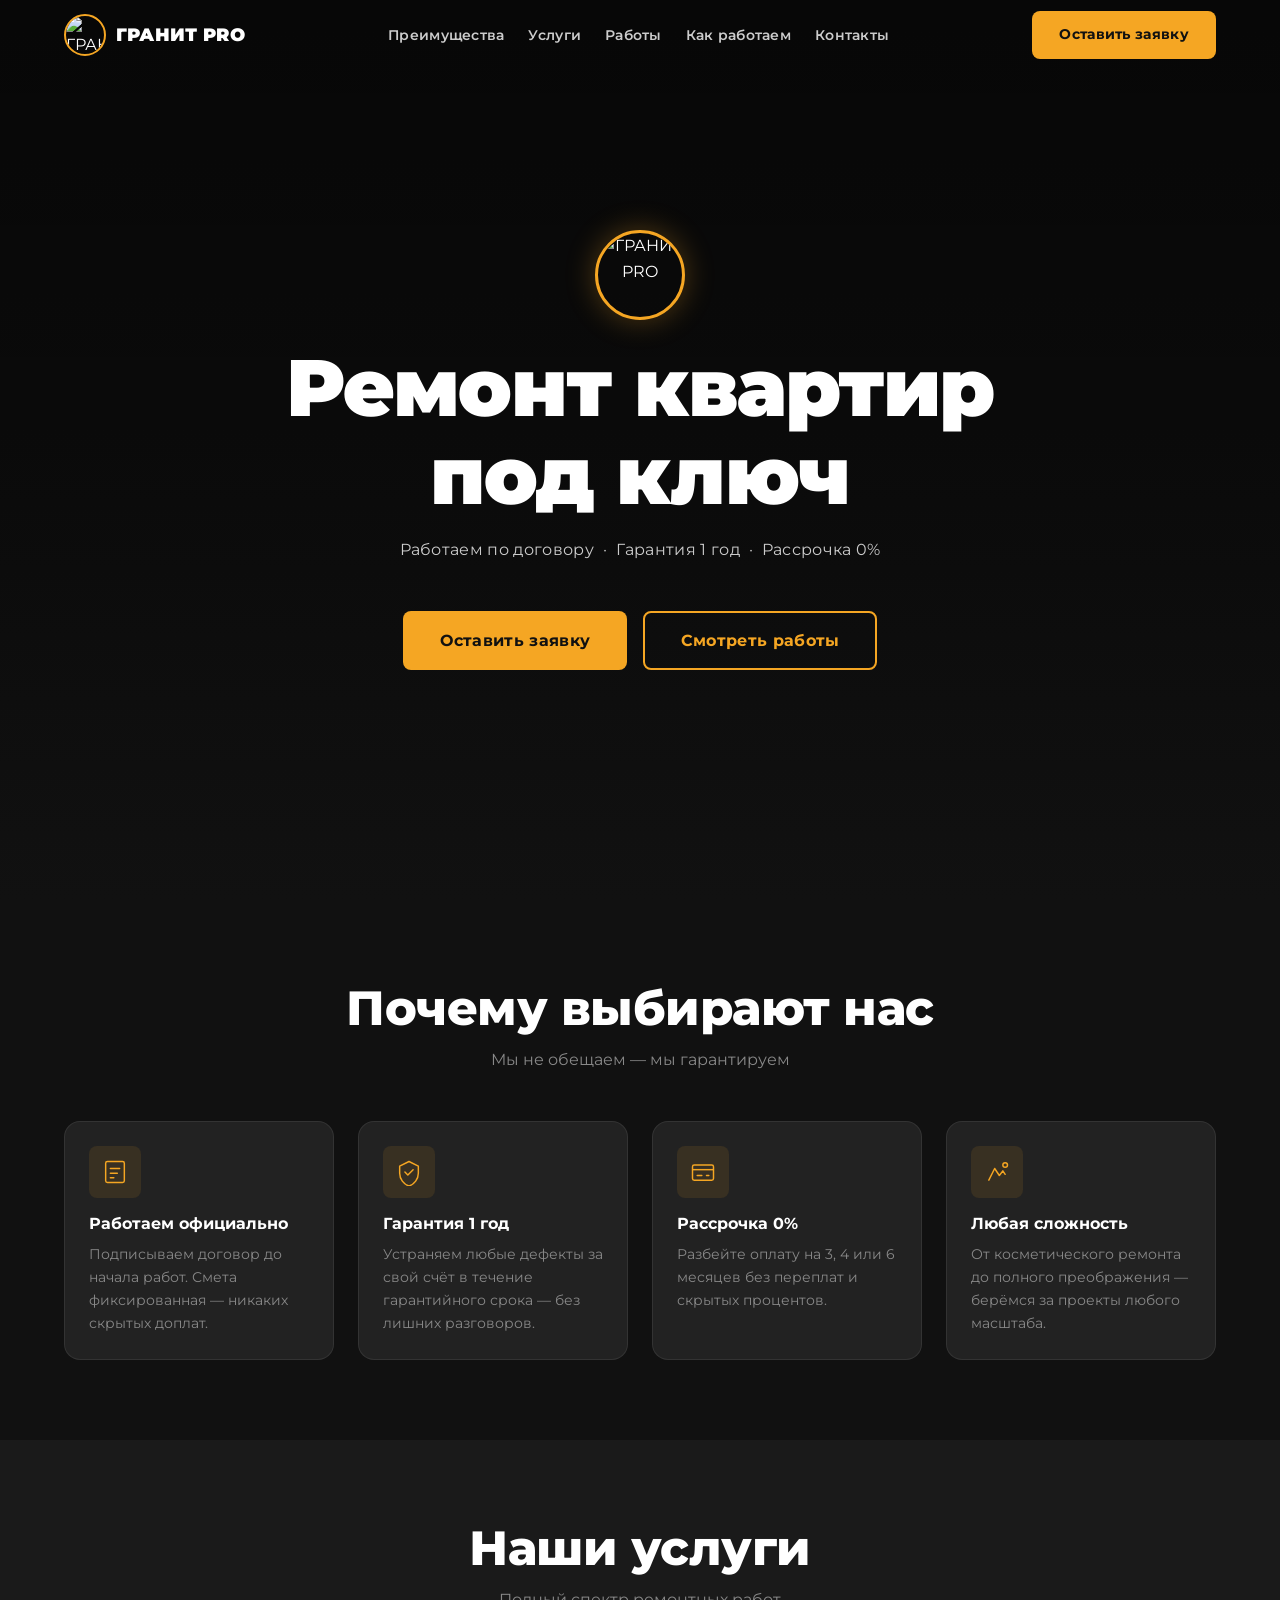
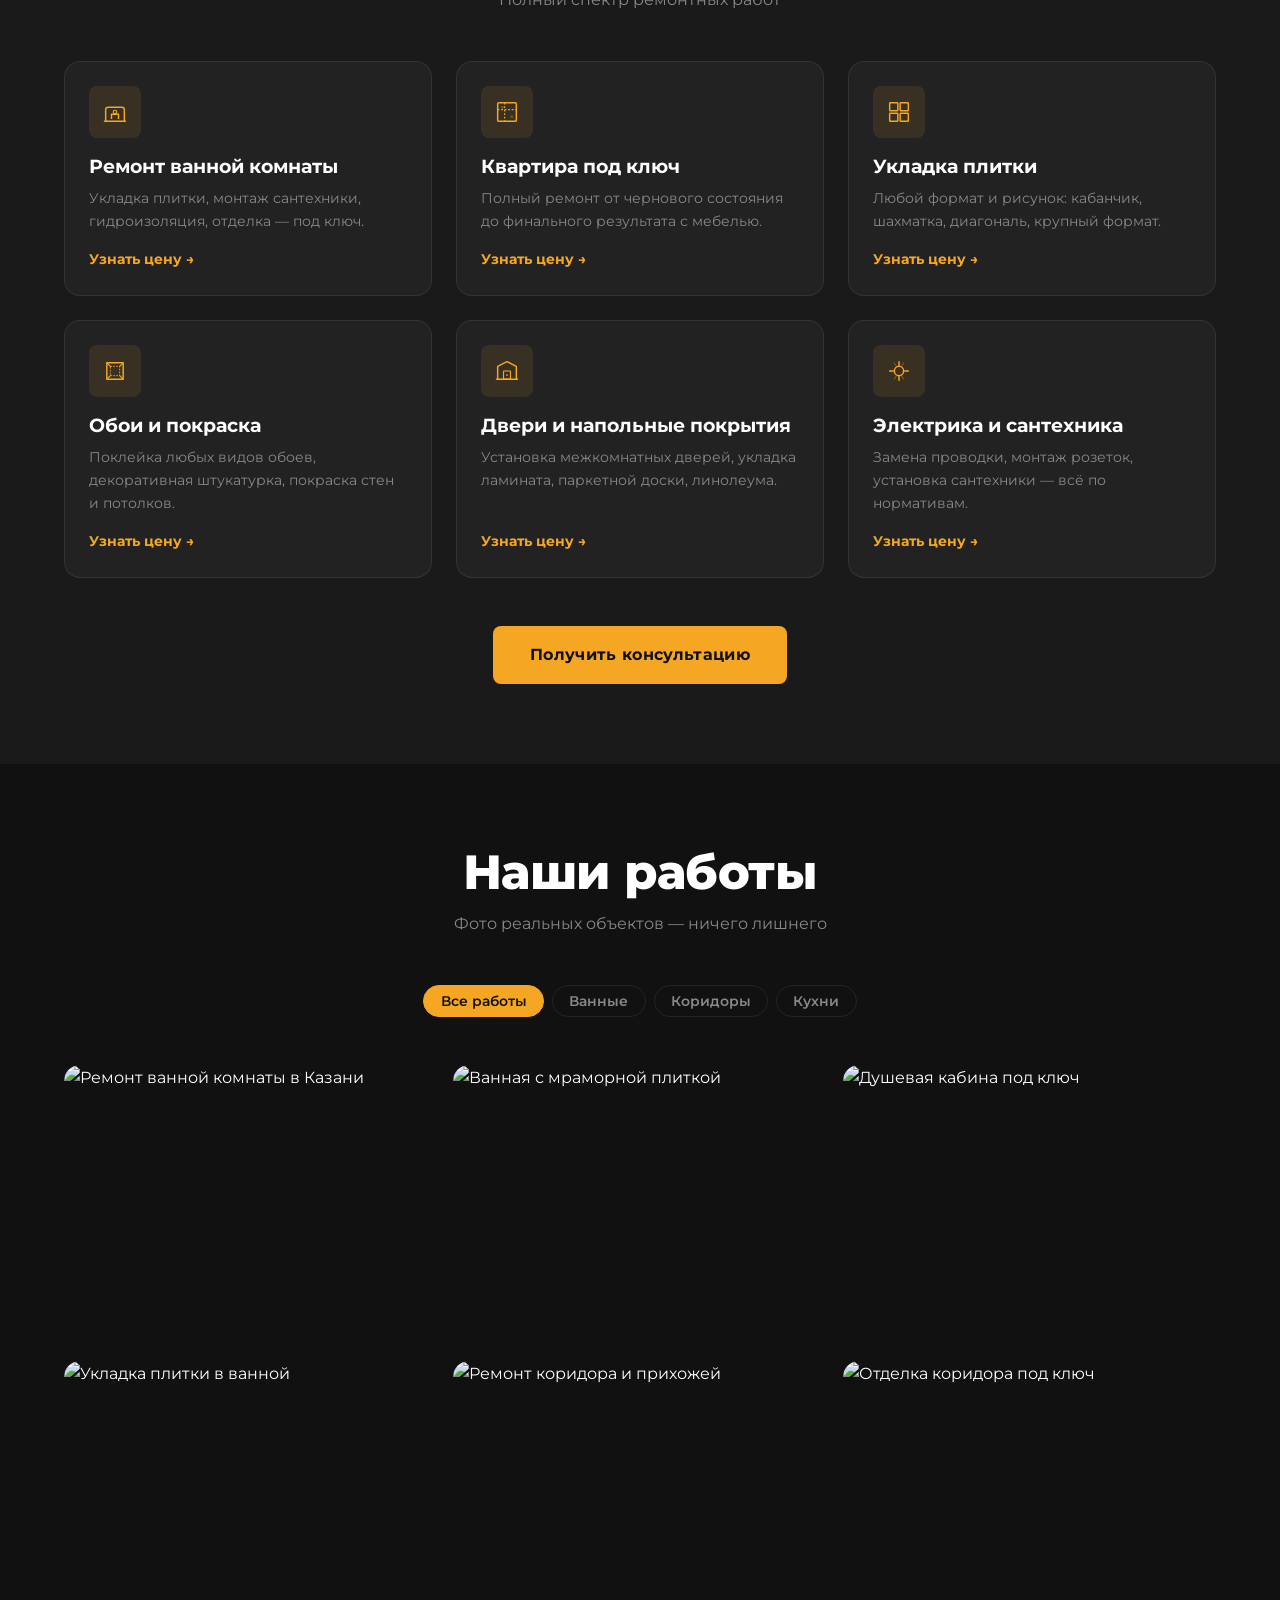
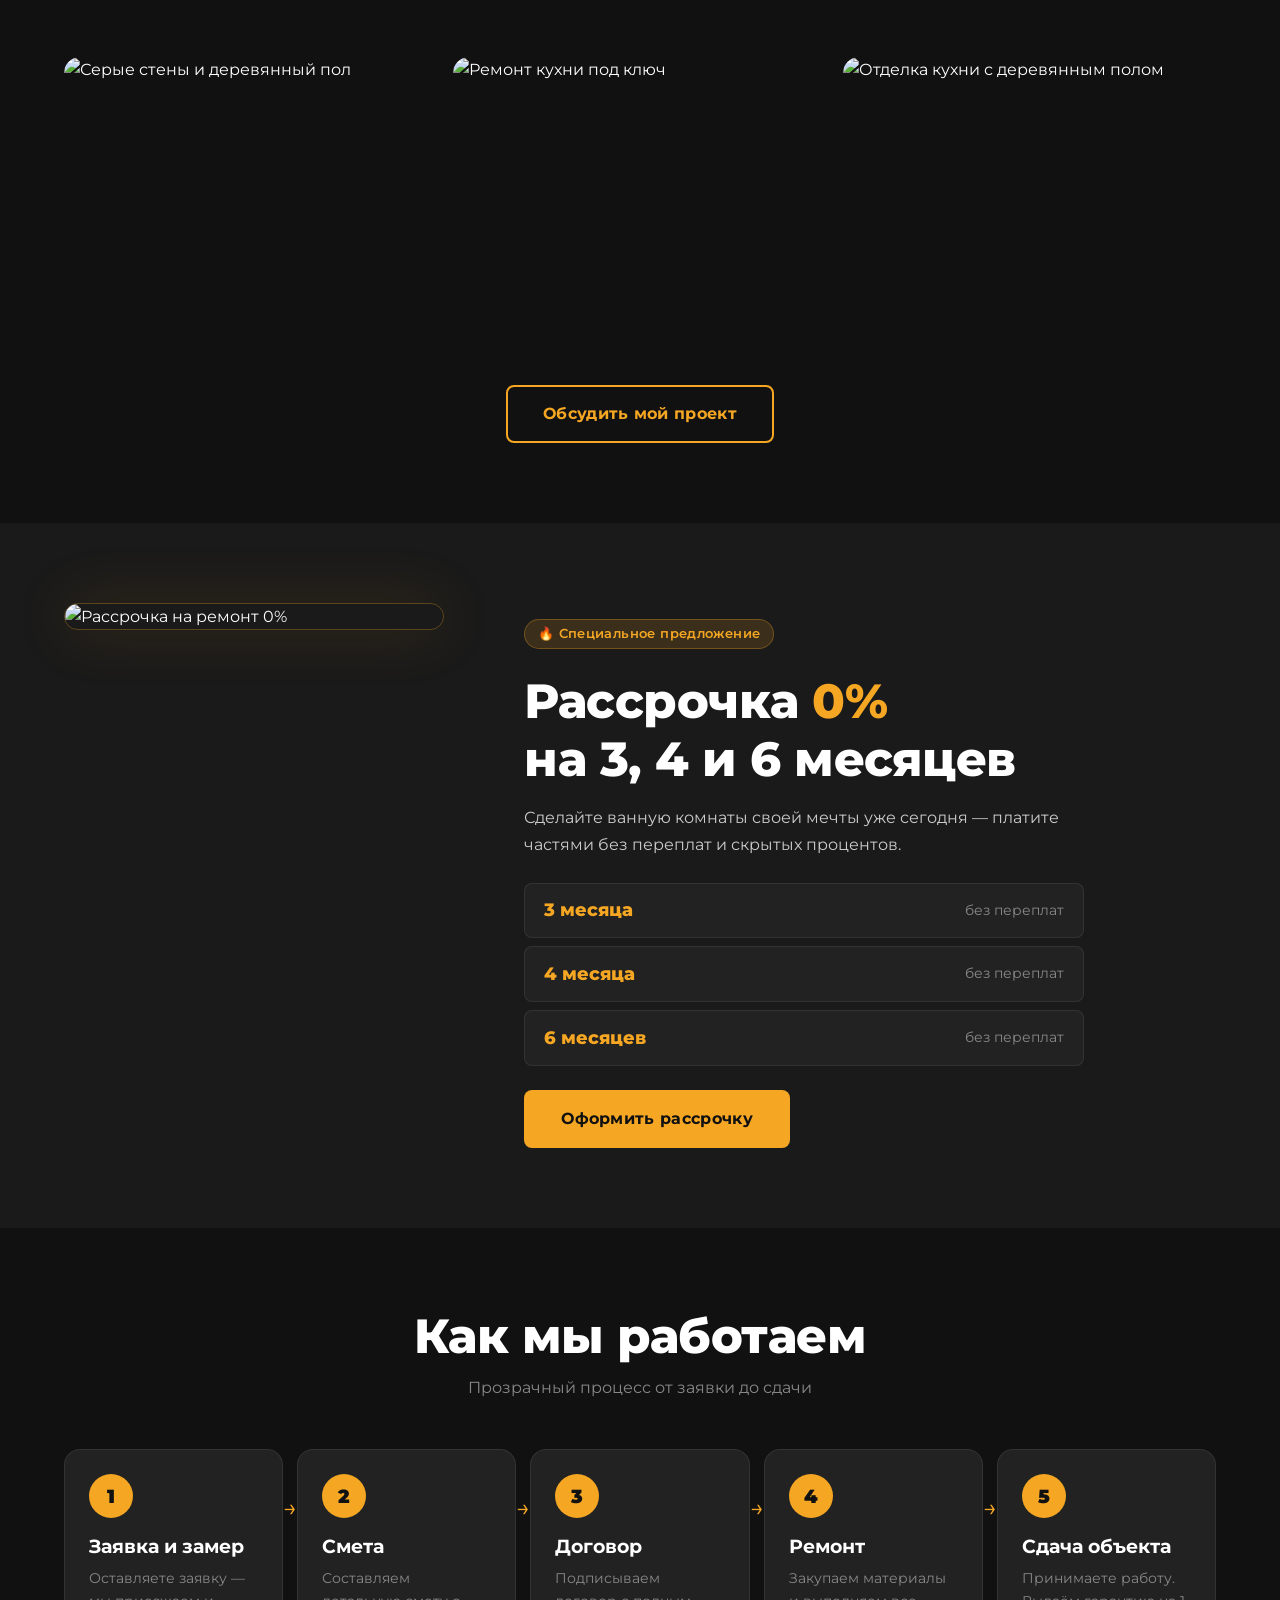
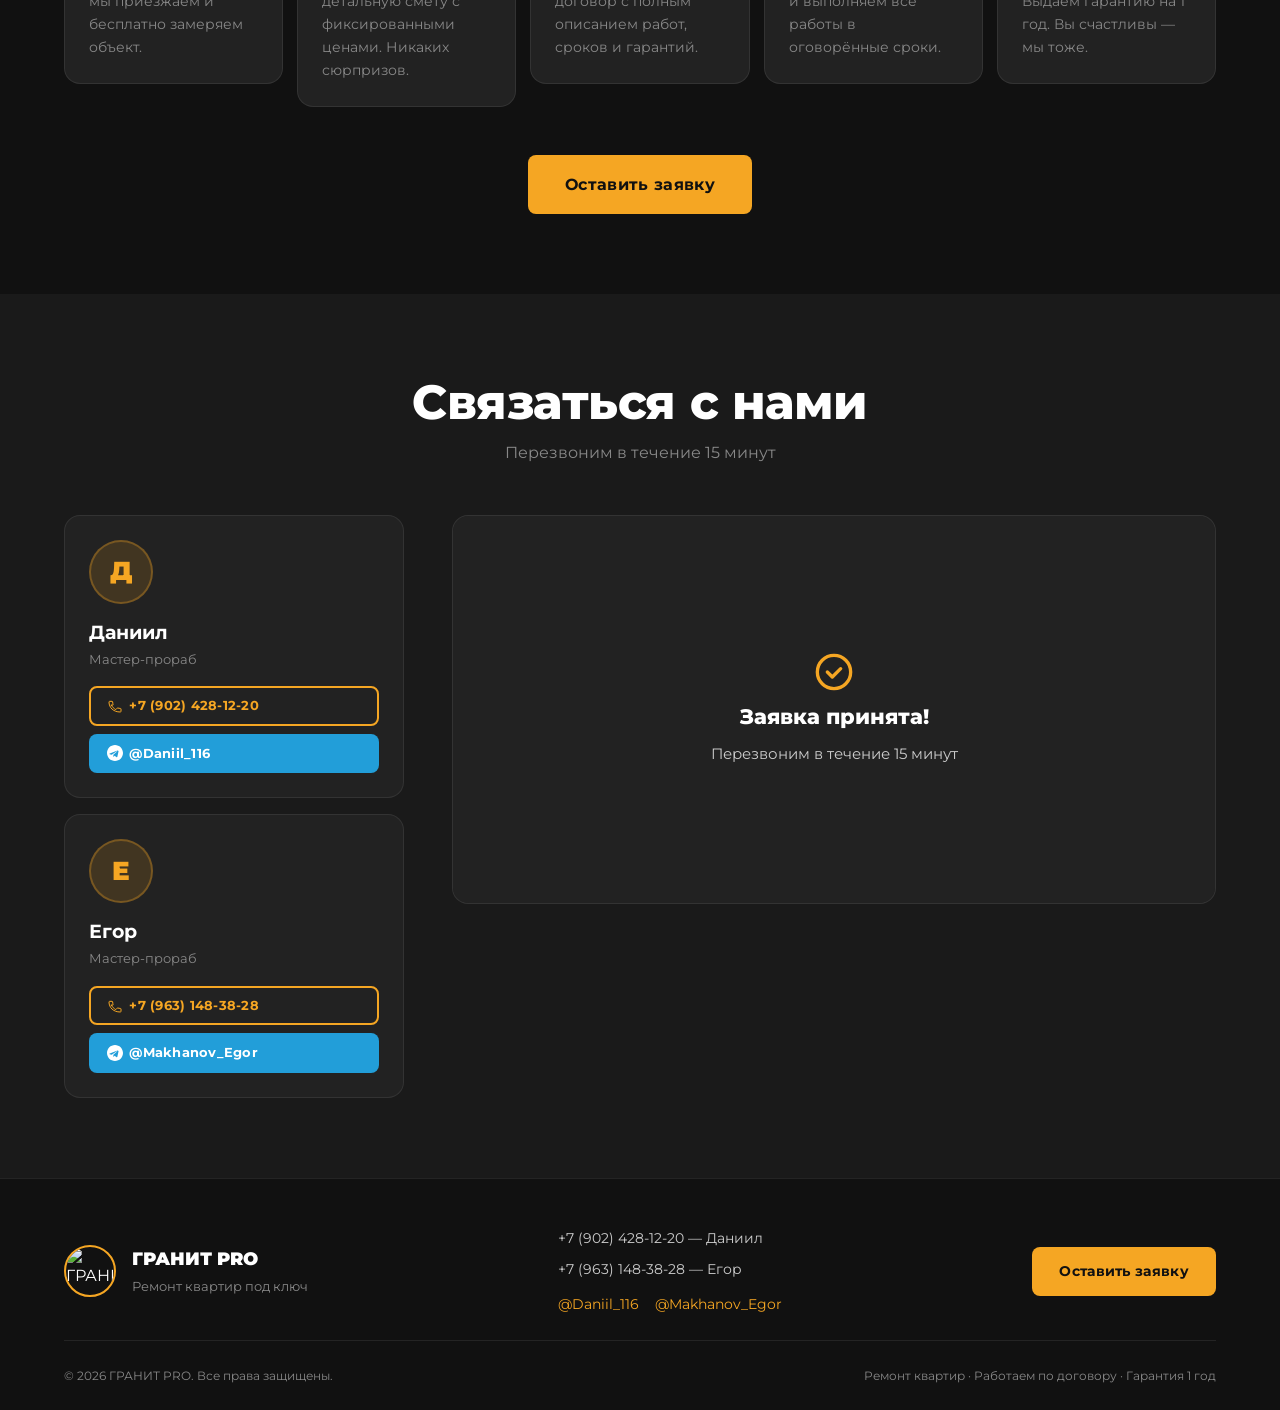
==== index.html @ ac58ecd8 "Add files via upload" ====
<!DOCTYPE html>
<html lang="ru">
<head>
  <meta charset="UTF-8">
  <meta name="viewport" content="width=device-width, initial-scale=1.0">
  <meta name="description" content="ГРАНИТ PRO — ремонт квартир под ключ. Работаем по договору. Гарантия 1 год. Рассрочка 0%.">
  <title>ГРАНИТ PRO — Ремонт квартир под ключ</title>
  <link rel="preconnect" href="https://fonts.googleapis.com">
  <link rel="preconnect" href="https://fonts.gstatic.com" crossorigin>
  <link href="https://fonts.googleapis.com/css2?family=Montserrat:wght@400;600;700;900&display=swap" rel="stylesheet">
  <link rel="stylesheet" href="styles.css">
</head>
<body>

  <!-- ══════════════════════════════════════════
       NAVBAR
  ══════════════════════════════════════════ -->
  <nav id="navbar">
    <div class="nav-inner">
      <a href="#hero" class="nav-brand">
        <img src="img/Логотип.jpg" alt="ГРАНИТ PRO" class="nav-logo">
        <span class="nav-name">ГРАНИТ PRO</span>
      </a>
      <ul class="nav-links">
        <li><a href="#advantages">Преимущества</a></li>
        <li><a href="#services">Услуги</a></li>
        <li><a href="#portfolio">Работы</a></li>
        <li><a href="#how-we-work">Как работаем</a></li>
        <li><a href="#contacts">Контакты</a></li>
      </ul>
      <a href="#contacts" class="btn btn-primary nav-cta">Оставить заявку</a>
      <button class="burger" aria-label="Открыть меню" aria-expanded="false">
        <span></span><span></span><span></span>
      </button>
    </div>
  </nav>

  <!-- Мобильное меню -->
  <div class="mobile-menu" id="mobileMenu">
    <ul>
      <li><a href="#advantages">Преимущества</a></li>
      <li><a href="#services">Услуги</a></li>
      <li><a href="#portfolio">Работы</a></li>
      <li><a href="#how-we-work">Как работаем</a></li>
      <li><a href="#contacts">Контакты</a></li>
    </ul>
    <a href="#contacts" class="btn btn-primary">Оставить заявку</a>
  </div>


  <!-- ══════════════════════════════════════════
       1. HERO
  ══════════════════════════════════════════ -->
  <section id="hero">
    <video autoplay muted loop playsinline preload="none" poster="img/Логотип.jpg" class="hero-video">
      <source src="img/video_2026-04-21_23-46-12.mp4" type="video/mp4">
    </video>
    <div class="hero-overlay"></div>
    <div class="hero-content">
      <img src="img/Логотип.jpg" alt="ГРАНИТ PRO" class="hero-logo">
      <h1>Ремонт квартир<br>под ключ</h1>
      <p class="hero-sub">Работаем по договору&nbsp;&nbsp;·&nbsp;&nbsp;Гарантия 1 год&nbsp;&nbsp;·&nbsp;&nbsp;Рассрочка 0%</p>
      <div class="hero-btns">
        <a href="#contacts" class="btn btn-primary btn-lg">Оставить заявку</a>
        <a href="#portfolio" class="btn btn-outline btn-lg">Смотреть работы</a>
      </div>
    </div>
  </section>


  <!-- ══════════════════════════════════════════
       2. ПРЕИМУЩЕСТВА
  ══════════════════════════════════════════ -->
  <section id="advantages" data-reveal>
    <div class="container">
      <div class="section-header">
        <h2>Почему выбирают нас</h2>
        <p class="section-sub">Мы не обещаем — мы гарантируем</p>
      </div>
      <div class="advantages-grid">
        <div class="advantage-card" style="--delay:0ms">
          <div class="adv-icon">
            <svg viewBox="0 0 48 48" fill="none" xmlns="http://www.w3.org/2000/svg">
              <rect x="8" y="6" width="32" height="36" rx="3" stroke="currentColor" stroke-width="2.5"/>
              <path d="M16 18h16M16 26h12" stroke="currentColor" stroke-width="2.5" stroke-linecap="round"/>
              <path d="M16 34h6" stroke="currentColor" stroke-width="2.5" stroke-linecap="round"/>
            </svg>
          </div>
          <h3>Работаем официально</h3>
          <p>Подписываем договор до начала работ. Смета фиксированная — никаких скрытых доплат.</p>
        </div>
        <div class="advantage-card" style="--delay:100ms">
          <div class="adv-icon">
            <svg viewBox="0 0 48 48" fill="none" xmlns="http://www.w3.org/2000/svg">
              <path d="M24 6L8 14v12c0 9.94 6.84 19.24 16 22 9.16-2.76 16-12.06 16-22V14L24 6z" stroke="currentColor" stroke-width="2.5" stroke-linejoin="round"/>
              <path d="M17 24l5 5 9-9" stroke="currentColor" stroke-width="2.5" stroke-linecap="round" stroke-linejoin="round"/>
            </svg>
          </div>
          <h3>Гарантия 1 год</h3>
          <p>Устраняем любые дефекты за свой счёт в течение гарантийного срока — без лишних разговоров.</p>
        </div>
        <div class="advantage-card" style="--delay:200ms">
          <div class="adv-icon">
            <svg viewBox="0 0 48 48" fill="none" xmlns="http://www.w3.org/2000/svg">
              <rect x="6" y="12" width="36" height="26" rx="3" stroke="currentColor" stroke-width="2.5"/>
              <path d="M6 20h36" stroke="currentColor" stroke-width="2.5"/>
              <path d="M14 30h8M30 30h4" stroke="currentColor" stroke-width="2.5" stroke-linecap="round"/>
            </svg>
          </div>
          <h3>Рассрочка 0%</h3>
          <p>Разбейте оплату на 3, 4 или 6 месяцев без переплат и скрытых процентов.</p>
        </div>
        <div class="advantage-card" style="--delay:300ms">
          <div class="adv-icon">
            <svg viewBox="0 0 48 48" fill="none" xmlns="http://www.w3.org/2000/svg">
              <path d="M10 38L20 18l8 12 6-8 4 6" stroke="currentColor" stroke-width="2.5" stroke-linecap="round" stroke-linejoin="round"/>
              <circle cx="38" cy="12" r="4" stroke="currentColor" stroke-width="2.5"/>
            </svg>
          </div>
          <h3>Любая сложность</h3>
          <p>От косметического ремонта до полного преображения — берёмся за проекты любого масштаба.</p>
        </div>
      </div>
    </div>
  </section>


  <!-- ══════════════════════════════════════════
       3. УСЛУГИ
  ══════════════════════════════════════════ -->
  <section id="services" data-reveal>
    <div class="container">
      <div class="section-header">
        <h2>Наши услуги</h2>
        <p class="section-sub">Полный спектр ремонтных работ</p>
      </div>
      <div class="services-grid">
        <div class="service-card" style="--delay:0ms">
          <div class="service-icon">
            <svg viewBox="0 0 48 48" fill="none" xmlns="http://www.w3.org/2000/svg">
              <path d="M8 40V20a4 4 0 014-4h24a4 4 0 014 4v20" stroke="currentColor" stroke-width="2.5" stroke-linecap="round"/>
              <path d="M6 40h36" stroke="currentColor" stroke-width="2.5" stroke-linecap="round"/>
              <path d="M18 36v-8h12v8" stroke="currentColor" stroke-width="2.5" stroke-linejoin="round"/>
              <circle cx="24" cy="24" r="3" stroke="currentColor" stroke-width="2"/>
            </svg>
          </div>
          <h3>Ремонт ванной комнаты</h3>
          <p>Укладка плитки, монтаж сантехники, гидроизоляция, отделка — под ключ.</p>
          <a href="#contacts" class="service-link">Узнать цену →</a>
        </div>
        <div class="service-card" style="--delay:100ms">
          <div class="service-icon">
            <svg viewBox="0 0 48 48" fill="none" xmlns="http://www.w3.org/2000/svg">
              <rect x="8" y="8" width="32" height="32" rx="2" stroke="currentColor" stroke-width="2.5"/>
              <path d="M8 20h32M20 8v32" stroke="currentColor" stroke-width="2" stroke-dasharray="3 3"/>
              <path d="M14 14h4v4h-4zM30 30h4v4h-4z" fill="currentColor" opacity=".4"/>
            </svg>
          </div>
          <h3>Квартира под ключ</h3>
          <p>Полный ремонт от чернового состояния до финального результата с мебелью.</p>
          <a href="#contacts" class="service-link">Узнать цену →</a>
        </div>
        <div class="service-card" style="--delay:200ms">
          <div class="service-icon">
            <svg viewBox="0 0 48 48" fill="none" xmlns="http://www.w3.org/2000/svg">
              <rect x="8" y="8" width="14" height="14" rx="1" stroke="currentColor" stroke-width="2.5"/>
              <rect x="26" y="8" width="14" height="14" rx="1" stroke="currentColor" stroke-width="2.5"/>
              <rect x="8" y="26" width="14" height="14" rx="1" stroke="currentColor" stroke-width="2.5"/>
              <rect x="26" y="26" width="14" height="14" rx="1" stroke="currentColor" stroke-width="2.5"/>
            </svg>
          </div>
          <h3>Укладка плитки</h3>
          <p>Любой формат и рисунок: кабанчик, шахматка, диагональ, крупный формат.</p>
          <a href="#contacts" class="service-link">Узнать цену →</a>
        </div>
        <div class="service-card" style="--delay:0ms">
          <div class="service-icon">
            <svg viewBox="0 0 48 48" fill="none" xmlns="http://www.w3.org/2000/svg">
              <path d="M10 10h28v28H10z" stroke="currentColor" stroke-width="2.5" stroke-linejoin="round"/>
              <path d="M10 10l6 6M38 10l-6 6M10 38l6-6M38 38l-6-6" stroke="currentColor" stroke-width="2" stroke-linecap="round"/>
              <path d="M16 16h16v16H16z" stroke="currentColor" stroke-width="1.5" stroke-dasharray="3 2"/>
            </svg>
          </div>
          <h3>Обои и покраска</h3>
          <p>Поклейка любых видов обоев, декоративная штукатурка, покраска стен и потолков.</p>
          <a href="#contacts" class="service-link">Узнать цену →</a>
        </div>
        <div class="service-card" style="--delay:100ms">
          <div class="service-icon">
            <svg viewBox="0 0 48 48" fill="none" xmlns="http://www.w3.org/2000/svg">
              <path d="M8 38V16l16-8 16 8v22" stroke="currentColor" stroke-width="2.5" stroke-linejoin="round"/>
              <path d="M6 38h36" stroke="currentColor" stroke-width="2.5" stroke-linecap="round"/>
              <rect x="18" y="24" width="12" height="14" rx="1" stroke="currentColor" stroke-width="2"/>
              <circle cx="24" cy="31" r="1.5" fill="currentColor"/>
            </svg>
          </div>
          <h3>Двери и напольные покрытия</h3>
          <p>Установка межкомнатных дверей, укладка ламината, паркетной доски, линолеума.</p>
          <a href="#contacts" class="service-link">Узнать цену →</a>
        </div>
        <div class="service-card" style="--delay:200ms">
          <div class="service-icon">
            <svg viewBox="0 0 48 48" fill="none" xmlns="http://www.w3.org/2000/svg">
              <path d="M24 8v6M24 34v6M8 24h6M34 24h6" stroke="currentColor" stroke-width="2.5" stroke-linecap="round"/>
              <circle cx="24" cy="24" r="8" stroke="currentColor" stroke-width="2.5"/>
              <path d="M16 10l3 5M32 10l-3 5M16 38l3-5M32 38l-3-5" stroke="currentColor" stroke-width="1.5" stroke-linecap="round" opacity=".5"/>
            </svg>
          </div>
          <h3>Электрика и сантехника</h3>
          <p>Замена проводки, монтаж розеток, установка сантехники — всё по нормативам.</p>
          <a href="#contacts" class="service-link">Узнать цену →</a>
        </div>
      </div>
      <div class="section-cta">
        <a href="#contacts" class="btn btn-primary btn-lg">Получить консультацию</a>
      </div>
    </div>
  </section>


  <!-- ══════════════════════════════════════════
       4. ПОРТФОЛИО
  ══════════════════════════════════════════ -->
  <section id="portfolio" data-reveal>
    <div class="container">
      <div class="section-header">
        <h2>Наши работы</h2>
        <p class="section-sub">Фото реальных объектов — ничего лишнего</p>
      </div>
      <div class="portfolio-filters">
        <button class="filter-btn active" data-filter="all">Все работы</button>
        <button class="filter-btn" data-filter="bathroom">Ванные</button>
        <button class="filter-btn" data-filter="corridor">Коридоры</button>
        <button class="filter-btn" data-filter="kitchen">Кухни</button>
      </div>
      <div class="portfolio-grid" id="portfolioGrid">
        <!-- Ванные комнаты -->
        <div class="portfolio-item" data-category="bathroom">
          <img src="img/photo_2026-03-27_07-17-53.jpg" loading="lazy" alt="Ремонт ванной комнаты в Казани">
          <div class="portfolio-overlay"><span>Ванная комната</span></div>
        </div>
        <div class="portfolio-item" data-category="bathroom">
          <img src="img/photo_2026-03-27_09-12-03 (2).jpg" loading="lazy" alt="Ванная с мраморной плиткой">
          <div class="portfolio-overlay"><span>Ванная комната</span></div>
        </div>
        <div class="portfolio-item" data-category="bathroom">
          <img src="img/photo_2026-03-27_09-12-03.jpg" loading="lazy" alt="Душевая кабина под ключ">
          <div class="portfolio-overlay"><span>Ванная комната</span></div>
        </div>
        <div class="portfolio-item" data-category="bathroom">
          <img src="img/photo_2026-03-27_09-12-04.jpg" loading="lazy" alt="Укладка плитки в ванной">
          <div class="portfolio-overlay"><span>Ванная комната</span></div>
        </div>
        <!-- Коридоры -->
        <div class="portfolio-item" data-category="corridor">
          <img src="img/photo_2026-04-01_08-58-27.jpg" loading="lazy" alt="Ремонт коридора и прихожей">
          <div class="portfolio-overlay"><span>Коридор / Прихожая</span></div>
        </div>
        <div class="portfolio-item" data-category="corridor">
          <img src="img/photo_2026-04-01_08-58-29.jpg" loading="lazy" alt="Отделка коридора под ключ">
          <div class="portfolio-overlay"><span>Коридор / Прихожая</span></div>
        </div>
        <div class="portfolio-item" data-category="corridor">
          <img src="img/photo_2026-04-11_11-05-21.jpg" loading="lazy" alt="Серые стены и деревянный пол">
          <div class="portfolio-overlay"><span>Коридор / Прихожая</span></div>
        </div>
        <!-- Кухни -->
        <div class="portfolio-item" data-category="kitchen">
          <img src="img/photo_2026-04-04_08-22-10 (2).jpg" loading="lazy" alt="Ремонт кухни под ключ">
          <div class="portfolio-overlay"><span>Кухня</span></div>
        </div>
        <div class="portfolio-item" data-category="kitchen">
          <img src="img/photo_2026-04-04_08-22-10.jpg" loading="lazy" alt="Отделка кухни с деревянным полом">
          <div class="portfolio-overlay"><span>Кухня</span></div>
        </div>
      </div>
      <div class="section-cta">
        <a href="#contacts" class="btn btn-outline btn-lg">Обсудить мой проект</a>
      </div>
    </div>
  </section>


  <!-- ══════════════════════════════════════════
       5. РАССРОЧКА
  ══════════════════════════════════════════ -->
  <section id="installment" data-reveal>
    <div class="container">
      <div class="installment-inner">
        <div class="installment-image">
          <img src="img/Расрочка.jpg" loading="lazy" alt="Рассрочка на ремонт 0%">
        </div>
        <div class="installment-text">
          <span class="badge">🔥 Специальное предложение</span>
          <h2>Рассрочка <span class="accent">0%</span><br>на 3, 4 и 6 месяцев</h2>
          <p class="installment-lead">Сделайте ванную комнаты своей мечты уже сегодня — платите частями без переплат и скрытых процентов.</p>
          <ul class="installment-plans">
            <li>
              <strong>3 месяца</strong>
              <span>без переплат</span>
            </li>
            <li>
              <strong>4 месяца</strong>
              <span>без переплат</span>
            </li>
            <li>
              <strong>6 месяцев</strong>
              <span>без переплат</span>
            </li>
          </ul>
          <a href="#contacts" class="btn btn-primary btn-lg">Оформить рассрочку</a>
        </div>
      </div>
    </div>
  </section>


  <!-- ══════════════════════════════════════════
       6. КАК МЫ РАБОТАЕМ
  ══════════════════════════════════════════ -->
  <section id="how-we-work" data-reveal>
    <div class="container">
      <div class="section-header">
        <h2>Как мы работаем</h2>
        <p class="section-sub">Прозрачный процесс от заявки до сдачи</p>
      </div>
      <div class="steps-track">
        <div class="step" style="--delay:0ms">
          <div class="step-number">1</div>
          <h3>Заявка и замер</h3>
          <p>Оставляете заявку — мы приезжаем и бесплатно замеряем объект.</p>
        </div>
        <div class="step-arrow">→</div>
        <div class="step" style="--delay:100ms">
          <div class="step-number">2</div>
          <h3>Смета</h3>
          <p>Составляем детальную смету с фиксированными ценами. Никаких сюрпризов.</p>
        </div>
        <div class="step-arrow">→</div>
        <div class="step" style="--delay:200ms">
          <div class="step-number">3</div>
          <h3>Договор</h3>
          <p>Подписываем договор с полным описанием работ, сроков и гарантий.</p>
        </div>
        <div class="step-arrow">→</div>
        <div class="step" style="--delay:300ms">
          <div class="step-number">4</div>
          <h3>Ремонт</h3>
          <p>Закупаем материалы и выполняем все работы в оговорённые сроки.</p>
        </div>
        <div class="step-arrow">→</div>
        <div class="step" style="--delay:400ms">
          <div class="step-number">5</div>
          <h3>Сдача объекта</h3>
          <p>Принимаете работу. Выдаём гарантию на 1 год. Вы счастливы — мы тоже.</p>
        </div>
      </div>
      <div class="section-cta">
        <a href="#contacts" class="btn btn-primary btn-lg">Оставить заявку</a>
      </div>
    </div>
  </section>


  <!-- ══════════════════════════════════════════
       7. КОНТАКТЫ
  ══════════════════════════════════════════ -->
  <section id="contacts" data-reveal>
    <div class="container">
      <div class="section-header">
        <h2>Связаться с нами</h2>
        <p class="section-sub">Перезвоним в течение 15 минут</p>
      </div>
      <div class="contacts-inner">
        <div class="contacts-cards">
          <!-- Даниил -->
          <div class="contact-card">
            <div class="contact-avatar">Д</div>
            <h3>Даниил</h3>
            <p class="contact-role">Мастер-прораб</p>
            <div class="contact-btns">
              <a href="tel:+79024281220" class="btn btn-outline btn-sm">
                <svg viewBox="0 0 24 24" fill="none" width="16" height="16"><path d="M6.6 10.8c1.4 2.8 3.8 5.1 6.6 6.6l2.2-2.2c.3-.3.7-.4 1-.2 1.1.4 2.3.6 3.6.6.6 0 1 .4 1 1V20c0 .6-.4 1-1 1C9.6 21 3 14.4 3 6c0-.6.4-1 1-1h3.5c.6 0 1 .4 1 1 0 1.3.2 2.5.6 3.6.1.3 0 .7-.2 1L6.6 10.8z" stroke="currentColor" stroke-width="1.5" stroke-linecap="round"/></svg>
                +7 (902) 428-12-20
              </a>
              <a href="https://t.me/Daniil_116" target="_blank" rel="noopener" class="btn btn-tg btn-sm">
                <svg viewBox="0 0 24 24" fill="currentColor" width="16" height="16"><path d="M12 0C5.373 0 0 5.373 0 12s5.373 12 12 12 12-5.373 12-12S18.627 0 12 0zm5.562 8.248l-2.018 9.52c-.145.658-.537.818-1.084.508l-3-2.21-1.447 1.394c-.16.16-.295.295-.605.295l.213-3.053 5.56-5.023c.242-.213-.054-.333-.373-.12L6.972 14.7l-2.963-.924c-.643-.204-.657-.643.136-.953l11.57-4.461c.537-.194 1.006.131.847.886z"/></svg>
                @Daniil_116
              </a>
            </div>
          </div>
          <!-- Егор -->
          <div class="contact-card">
            <div class="contact-avatar">Е</div>
            <h3>Егор</h3>
            <p class="contact-role">Мастер-прораб</p>
            <div class="contact-btns">
              <a href="tel:+79631483828" class="btn btn-outline btn-sm">
                <svg viewBox="0 0 24 24" fill="none" width="16" height="16"><path d="M6.6 10.8c1.4 2.8 3.8 5.1 6.6 6.6l2.2-2.2c.3-.3.7-.4 1-.2 1.1.4 2.3.6 3.6.6.6 0 1 .4 1 1V20c0 .6-.4 1-1 1C9.6 21 3 14.4 3 6c0-.6.4-1 1-1h3.5c.6 0 1 .4 1 1 0 1.3.2 2.5.6 3.6.1.3 0 .7-.2 1L6.6 10.8z" stroke="currentColor" stroke-width="1.5" stroke-linecap="round"/></svg>
                +7 (963) 148-38-28
              </a>
              <a href="https://t.me/Makhanov_Egor" target="_blank" rel="noopener" class="btn btn-tg btn-sm">
                <svg viewBox="0 0 24 24" fill="currentColor" width="16" height="16"><path d="M12 0C5.373 0 0 5.373 0 12s5.373 12 12 12 12-5.373 12-12S18.627 0 12 0zm5.562 8.248l-2.018 9.52c-.145.658-.537.818-1.084.508l-3-2.21-1.447 1.394c-.16.16-.295.295-.605.295l.213-3.053 5.56-5.023c.242-.213-.054-.333-.373-.12L6.972 14.7l-2.963-.924c-.643-.204-.657-.643.136-.953l11.57-4.461c.537-.194 1.006.131.847.886z"/></svg>
                @Makhanov_Egor
              </a>
            </div>
          </div>
        </div>

        <!-- Форма -->
        <form class="lead-form" id="leadForm" novalidate>
          <h3>Оставьте заявку</h3>
          <p class="form-desc">Опишите задачу — рассчитаем стоимость бесплатно</p>
          <div class="form-group">
            <input type="text" name="name" id="fname" placeholder="Ваше имя" required autocomplete="name">
            <span class="field-error" id="nameError">Введите ваше имя</span>
          </div>
          <div class="form-group">
            <input type="tel" name="phone" id="fphone" placeholder="+7 (___) ___-__-__" required autocomplete="tel">
            <span class="field-error" id="phoneError">Введите корректный номер</span>
          </div>
          <button type="submit" class="btn btn-primary btn-lg btn-full">Получить консультацию</button>
          <p class="form-note">Нажимая кнопку, вы соглашаетесь на обработку персональных данных</p>
          <div class="form-success" id="formSuccess" hidden>
            <svg viewBox="0 0 24 24" fill="none" width="40" height="40"><circle cx="12" cy="12" r="10" stroke="#F5A623" stroke-width="2"/><path d="M8 12l3 3 5-5" stroke="#F5A623" stroke-width="2" stroke-linecap="round" stroke-linejoin="round"/></svg>
            <strong>Заявка принята!</strong>
            <p>Перезвоним в течение 15 минут</p>
          </div>
        </form>
      </div>
    </div>
  </section>


  <!-- ══════════════════════════════════════════
       FOOTER
  ══════════════════════════════════════════ -->
  <footer id="footer">
    <div class="container">
      <div class="footer-inner">
        <div class="footer-brand">
          <img src="img/Логотип.jpg" alt="ГРАНИТ PRO" class="footer-logo">
          <div>
            <strong class="footer-name">ГРАНИТ PRO</strong>
            <p>Ремонт квартир под ключ</p>
          </div>
        </div>
        <div class="footer-contacts">
          <a href="tel:+79024281220">+7 (902) 428-12-20 — Даниил</a>
          <a href="tel:+79631483828">+7 (963) 148-38-28 — Егор</a>
          <div class="footer-tg">
            <a href="https://t.me/Daniil_116" target="_blank" rel="noopener">@Daniil_116</a>
            <a href="https://t.me/Makhanov_Egor" target="_blank" rel="noopener">@Makhanov_Egor</a>
          </div>
        </div>
        <div class="footer-cta">
          <a href="#contacts" class="btn btn-primary">Оставить заявку</a>
        </div>
      </div>
      <div class="footer-bottom">
        <p>© 2026 ГРАНИТ PRO. Все права защищены.</p>
        <p>Ремонт квартир · Работаем по договору · Гарантия 1 год</p>
      </div>
    </div>
  </footer>


  <!-- ══════════════════════════════════════════
       LIGHTBOX
  ══════════════════════════════════════════ -->
  <div class="lightbox" id="lightbox" aria-modal="true" role="dialog" aria-label="Просмотр фото" hidden>
    <div class="lightbox-bg" id="lightboxBg"></div>
    <button class="lightbox-close" id="lightboxClose" aria-label="Закрыть">×</button>
    <button class="lightbox-nav lightbox-prev" id="lightboxPrev" aria-label="Предыдущее фото">‹</button>
    <div class="lightbox-content">
      <img class="lightbox-img" id="lightboxImg" src="" alt="">
      <p class="lightbox-caption" id="lightboxCaption"></p>
    </div>
    <button class="lightbox-nav lightbox-next" id="lightboxNext" aria-label="Следующее фото">›</button>
  </div>

  <script src="script.js"></script>
</body>
</html>
---- styles.css ----
/* ════════════════════════════════════════════
   ГРАНИТ PRO — Styles
   Mobile-first, one breakpoint at 768px
════════════════════════════════════════════ */

/* ── 1. VARIABLES ── */
:root {
  --bg-deep:        #111111;
  --bg-main:        #1A1A1A;
  --bg-card:        #222222;
  --bg-card-hover:  #2a2a2a;
  --accent:         #F5A623;
  --accent-dark:    #D4891A;
  --accent-light:   #FFB84D;
  --text-primary:   #FFFFFF;
  --text-muted:     #CCCCCC;
  --text-dim:       #888888;
  --border:         rgba(255, 255, 255, 0.08);
  --border-accent:  rgba(245, 166, 35, 0.3);

  --font:           'Montserrat', 'Inter', sans-serif;

  --space-xs:       0.5rem;
  --space-sm:       1rem;
  --space-md:       1.5rem;
  --space-lg:       3rem;
  --space-xl:       5rem;
  --space-2xl:      8rem;

  --container:      1200px;
  --radius:         8px;
  --radius-lg:      16px;

  --ease:           cubic-bezier(0.25, 0.46, 0.45, 0.94);
  --dur:            0.3s;

  --navbar-h:       70px;
}

/* ── 2. RESET & BASE ── */
*, *::before, *::after {
  box-sizing: border-box;
  margin: 0;
  padding: 0;
}

html {
  scroll-behavior: smooth;
  scroll-padding-top: var(--navbar-h);
  font-size: 16px;
}

body {
  font-family: var(--font);
  background: var(--bg-main);
  color: var(--text-primary);
  line-height: 1.6;
  overflow-x: hidden;
}

body.menu-open {
  overflow: hidden;
}

img, video {
  display: block;
  max-width: 100%;
}

a {
  color: inherit;
  text-decoration: none;
}

ul {
  list-style: none;
}

button {
  cursor: pointer;
  border: none;
  background: none;
  font-family: inherit;
}

/* ── 3. TYPOGRAPHY ── */
h1 {
  font-size: clamp(2.2rem, 7vw, 5rem);
  font-weight: 900;
  line-height: 1.1;
  letter-spacing: -0.02em;
}

h2 {
  font-size: clamp(1.8rem, 4vw, 3rem);
  font-weight: 800;
  line-height: 1.2;
  letter-spacing: -0.01em;
}

h3 {
  font-size: clamp(1rem, 2vw, 1.2rem);
  font-weight: 700;
  line-height: 1.3;
}

p {
  color: var(--text-muted);
  font-size: 0.95rem;
  line-height: 1.7;
}

/* ── 4. UTILITIES ── */
.container {
  width: 100%;
  max-width: var(--container);
  margin: 0 auto;
  padding: 0 var(--space-md);
}

.accent {
  color: var(--accent);
}

.section-header {
  text-align: center;
  margin-bottom: var(--space-lg);
}

.section-header h2 {
  margin-bottom: var(--space-xs);
}

.section-sub {
  color: var(--text-dim);
  font-size: 1rem;
}

.section-cta {
  text-align: center;
  margin-top: var(--space-lg);
}

.badge {
  display: inline-block;
  background: rgba(245, 166, 35, 0.15);
  color: var(--accent);
  border: 1px solid var(--border-accent);
  border-radius: 100px;
  padding: 0.3em 1em;
  font-size: 0.8rem;
  font-weight: 600;
  letter-spacing: 0.03em;
  margin-bottom: var(--space-sm);
}

/* ── 5. BUTTONS ── */
.btn {
  display: inline-flex;
  align-items: center;
  gap: 0.5em;
  padding: 0.75em 1.75em;
  border-radius: var(--radius);
  font-family: var(--font);
  font-weight: 700;
  font-size: 0.9rem;
  letter-spacing: 0.02em;
  transition: transform var(--dur) var(--ease),
              background var(--dur) var(--ease),
              color var(--dur) var(--ease),
              border-color var(--dur) var(--ease),
              box-shadow var(--dur) var(--ease);
  cursor: pointer;
  white-space: nowrap;
}

.btn:focus-visible {
  outline: 2px solid var(--accent);
  outline-offset: 3px;
}

.btn-primary {
  background: var(--accent);
  color: #111111;
  border: 2px solid transparent;
}

.btn-primary:hover {
  background: var(--accent-dark);
  transform: translateY(-2px);
  box-shadow: 0 8px 24px rgba(245, 166, 35, 0.3);
}

.btn-outline {
  background: transparent;
  color: var(--accent);
  border: 2px solid var(--accent);
}

.btn-outline:hover {
  background: var(--accent);
  color: #111;
  transform: translateY(-2px);
}

.btn-tg {
  background: #229ED9;
  color: #fff;
  border: 2px solid transparent;
}

.btn-tg:hover {
  background: #1a8bbf;
  transform: translateY(-2px);
}

.btn-lg {
  padding: 0.9em 2.2em;
  font-size: 1rem;
}

.btn-sm {
  padding: 0.55em 1.2em;
  font-size: 0.82rem;
}

.btn-full {
  width: 100%;
  justify-content: center;
}

/* ── 6. NAVBAR ── */
#navbar {
  position: fixed;
  top: 0;
  left: 0;
  right: 0;
  z-index: 1000;
  height: var(--navbar-h);
  transition: background var(--dur) var(--ease),
              backdrop-filter var(--dur) var(--ease),
              box-shadow var(--dur) var(--ease);
}

#navbar.scrolled {
  background: rgba(17, 17, 17, 0.97);
  backdrop-filter: blur(12px);
  -webkit-backdrop-filter: blur(12px);
  box-shadow: 0 1px 0 var(--border);
}

.nav-inner {
  display: flex;
  align-items: center;
  justify-content: space-between;
  height: 100%;
  padding: 0 var(--space-md);
  max-width: var(--container);
  margin: 0 auto;
}

.nav-brand {
  display: flex;
  align-items: center;
  gap: 0.6rem;
  z-index: 10;
}

.nav-logo {
  width: 42px;
  height: 42px;
  border-radius: 50%;
  object-fit: cover;
  border: 2px solid var(--accent);
}

.nav-name {
  font-size: 1.1rem;
  font-weight: 900;
  color: var(--text-primary);
  letter-spacing: 0.02em;
}

.nav-links {
  display: none;
}

.nav-links li a {
  font-size: 0.85rem;
  font-weight: 600;
  color: var(--text-muted);
  transition: color var(--dur);
  letter-spacing: 0.02em;
}

.nav-links li a:hover {
  color: var(--accent);
}

.nav-cta {
  display: none;
}

/* Burger */
.burger {
  display: flex;
  flex-direction: column;
  justify-content: center;
  gap: 5px;
  width: 36px;
  height: 36px;
  padding: 4px;
  z-index: 1001;
}

.burger span {
  display: block;
  width: 100%;
  height: 2.5px;
  background: var(--text-primary);
  border-radius: 2px;
  transition: transform var(--dur) var(--ease),
              opacity var(--dur) var(--ease);
  transform-origin: center;
}

.burger.active span:nth-child(1) {
  transform: translateY(7.5px) rotate(45deg);
}
.burger.active span:nth-child(2) {
  opacity: 0;
  transform: scaleX(0);
}
.burger.active span:nth-child(3) {
  transform: translateY(-7.5px) rotate(-45deg);
}

/* Mobile Menu */
.mobile-menu {
  position: fixed;
  top: 0;
  left: 0;
  right: 0;
  bottom: 0;
  background: var(--bg-deep);
  z-index: 999;
  display: flex;
  flex-direction: column;
  align-items: center;
  justify-content: center;
  gap: var(--space-md);
  opacity: 0;
  pointer-events: none;
  transition: opacity var(--dur) var(--ease);
}

.mobile-menu.open {
  opacity: 1;
  pointer-events: all;
}

.mobile-menu ul {
  display: flex;
  flex-direction: column;
  align-items: center;
  gap: var(--space-md);
}

.mobile-menu ul li a {
  font-size: 1.5rem;
  font-weight: 700;
  color: var(--text-muted);
  transition: color var(--dur);
}

.mobile-menu ul li a:hover {
  color: var(--accent);
}

/* ── 7. SCROLL REVEAL ── */
[data-reveal] {
  opacity: 0;
  transform: translateY(40px);
  transition: opacity 0.6s var(--ease), transform 0.6s var(--ease);
}

[data-reveal].visible {
  opacity: 1;
  transform: none;
}

.advantage-card,
.service-card,
.step,
.portfolio-item {
  opacity: 0;
  transform: translateY(30px);
  transition: opacity 0.5s var(--ease) var(--delay, 0ms),
              transform 0.5s var(--ease) var(--delay, 0ms);
}

[data-reveal].visible .advantage-card,
[data-reveal].visible .service-card,
[data-reveal].visible .step,
[data-reveal].visible .portfolio-item {
  opacity: 1;
  transform: none;
}

/* ── 8. HERO ── */
#hero {
  position: relative;
  min-height: 100svh;
  display: flex;
  align-items: center;
  justify-content: center;
  overflow: hidden;
  background: var(--bg-deep);
}

.hero-video {
  position: absolute;
  inset: 0;
  width: 100%;
  height: 100%;
  object-fit: cover;
  z-index: 0;
}

.hero-overlay {
  position: absolute;
  inset: 0;
  background: linear-gradient(
    to bottom,
    rgba(0, 0, 0, 0.6) 0%,
    rgba(0, 0, 0, 0.4) 50%,
    rgba(17, 17, 17, 1) 100%
  );
  z-index: 1;
}

.hero-content {
  position: relative;
  z-index: 2;
  text-align: center;
  padding: var(--space-lg) var(--space-md);
  max-width: 900px;
}

.hero-logo {
  width: 90px;
  height: 90px;
  border-radius: 50%;
  object-fit: cover;
  border: 3px solid var(--accent);
  margin: 0 auto var(--space-md);
  box-shadow: 0 0 30px rgba(245, 166, 35, 0.3);
}

.hero-content h1 {
  margin-bottom: var(--space-sm);
}

.hero-sub {
  font-size: clamp(0.85rem, 2vw, 1rem);
  color: var(--text-muted);
  margin-bottom: var(--space-lg);
  letter-spacing: 0.02em;
}

.hero-btns {
  display: flex;
  flex-wrap: wrap;
  gap: var(--space-sm);
  justify-content: center;
}

@media (prefers-reduced-motion: reduce) {
  .hero-video {
    display: none;
  }
  #hero {
    background: var(--bg-deep) url('img/Логотип.jpg') center/cover no-repeat;
  }
}

/* ── 9. ADVANTAGES ── */
#advantages {
  padding: var(--space-xl) 0;
  background: var(--bg-deep);
}

.advantages-grid {
  display: grid;
  grid-template-columns: 1fr 1fr;
  gap: var(--space-sm);
}

.advantage-card {
  background: var(--bg-card);
  border: 1px solid var(--border);
  border-radius: var(--radius-lg);
  padding: var(--space-md);
  transition: border-color var(--dur), transform var(--dur) var(--ease);
}

.advantage-card:hover {
  border-color: var(--border-accent);
  transform: translateY(-4px);
}

.adv-icon {
  width: 52px;
  height: 52px;
  border-radius: var(--radius);
  background: rgba(245, 166, 35, 0.1);
  display: flex;
  align-items: center;
  justify-content: center;
  margin-bottom: var(--space-sm);
  color: var(--accent);
}

.adv-icon svg {
  width: 28px;
  height: 28px;
}

.advantage-card h3 {
  margin-bottom: var(--space-xs);
  font-size: 1rem;
}

.advantage-card p {
  font-size: 0.85rem;
  color: var(--text-dim);
}

/* ── 10. SERVICES ── */
#services {
  padding: var(--space-xl) 0;
  background: var(--bg-main);
}

.services-grid {
  display: grid;
  grid-template-columns: 1fr;
  gap: var(--space-sm);
}

.service-card {
  background: var(--bg-card);
  border: 1px solid var(--border);
  border-radius: var(--radius-lg);
  padding: var(--space-md);
  display: flex;
  flex-direction: column;
  transition: border-color var(--dur), transform var(--dur) var(--ease);
}

.service-card:hover {
  border-color: var(--border-accent);
  transform: translateY(-4px);
}

.service-icon {
  width: 52px;
  height: 52px;
  border-radius: var(--radius);
  background: rgba(245, 166, 35, 0.1);
  display: flex;
  align-items: center;
  justify-content: center;
  margin-bottom: var(--space-sm);
  color: var(--accent);
}

.service-icon svg {
  width: 28px;
  height: 28px;
}

.service-card h3 {
  margin-bottom: var(--space-xs);
}

.service-card p {
  font-size: 0.85rem;
  color: var(--text-dim);
  flex: 1;
  margin-bottom: var(--space-sm);
}

.service-link {
  font-size: 0.85rem;
  font-weight: 700;
  color: var(--accent);
  transition: color var(--dur);
  align-self: flex-start;
}

.service-link:hover {
  color: var(--accent-light);
}

/* ── 11. PORTFOLIO ── */
#portfolio {
  padding: var(--space-xl) 0;
  background: var(--bg-deep);
}

.portfolio-filters {
  display: flex;
  flex-wrap: wrap;
  gap: var(--space-xs);
  justify-content: center;
  margin-bottom: var(--space-lg);
}

.filter-btn {
  padding: 0.5em 1.2em;
  border-radius: 100px;
  border: 1px solid var(--border);
  background: transparent;
  color: var(--text-dim);
  font-family: var(--font);
  font-size: 0.85rem;
  font-weight: 600;
  transition: all var(--dur) var(--ease);
  cursor: pointer;
}

.filter-btn:hover,
.filter-btn.active {
  background: var(--accent);
  border-color: var(--accent);
  color: #111;
}

.portfolio-grid {
  display: grid;
  grid-template-columns: repeat(auto-fill, minmax(280px, 1fr));
  gap: var(--space-sm);
}

.portfolio-item {
  aspect-ratio: 4/3;
  overflow: hidden;
  border-radius: var(--radius-lg);
  cursor: pointer;
  position: relative;
}

.portfolio-item img {
  width: 100%;
  height: 100%;
  object-fit: cover;
  object-position: center;
  transition: transform 0.5s var(--ease);
}

.portfolio-item:hover img {
  transform: scale(1.07);
}

.portfolio-overlay {
  position: absolute;
  inset: 0;
  background: linear-gradient(to top, rgba(0,0,0,0.7) 0%, transparent 50%);
  display: flex;
  align-items: flex-end;
  padding: var(--space-sm);
  opacity: 0;
  transition: opacity var(--dur) var(--ease);
}

.portfolio-item:hover .portfolio-overlay {
  opacity: 1;
}

.portfolio-overlay span {
  font-size: 0.85rem;
  font-weight: 600;
  color: #fff;
}

.portfolio-item.hidden {
  display: none;
}

/* ── 12. INSTALLMENT ── */
#installment {
  padding: var(--space-xl) 0;
  background: var(--bg-main);
}

.installment-inner {
  display: flex;
  flex-direction: column;
  gap: var(--space-lg);
  align-items: center;
}

.installment-image {
  width: 100%;
  max-width: 420px;
  border-radius: var(--radius-lg);
  overflow: hidden;
  border: 1px solid var(--border-accent);
  box-shadow: 0 0 60px rgba(245, 166, 35, 0.15);
}

.installment-image img {
  width: 100%;
  max-height: 520px;
  object-fit: cover;
  object-position: top;
}

.installment-text {
  flex: 1;
  max-width: 560px;
}

.installment-text h2 {
  margin: var(--space-xs) 0 var(--space-sm);
}

.installment-lead {
  font-size: 1rem;
  color: var(--text-muted);
  margin-bottom: var(--space-md);
}

.installment-plans {
  display: flex;
  flex-direction: column;
  gap: var(--space-xs);
  margin-bottom: var(--space-md);
}

.installment-plans li {
  display: flex;
  align-items: center;
  justify-content: space-between;
  padding: 0.8em 1.2em;
  background: var(--bg-card);
  border: 1px solid var(--border);
  border-radius: var(--radius);
  transition: border-color var(--dur);
}

.installment-plans li:hover {
  border-color: var(--border-accent);
}

.installment-plans li strong {
  font-size: 1.1rem;
  font-weight: 800;
  color: var(--accent);
}

.installment-plans li span {
  font-size: 0.85rem;
  color: var(--text-dim);
}

/* ── 13. HOW WE WORK ── */
#how-we-work {
  padding: var(--space-xl) 0;
  background: var(--bg-deep);
}

.steps-track {
  display: flex;
  flex-direction: column;
  gap: 0;
  position: relative;
}

.step {
  background: var(--bg-card);
  border: 1px solid var(--border);
  border-radius: var(--radius-lg);
  padding: var(--space-md);
  flex: 1;
  transition: border-color var(--dur);
}

.step:hover {
  border-color: var(--border-accent);
}

.step-number {
  width: 44px;
  height: 44px;
  border-radius: 50%;
  background: var(--accent);
  color: #111;
  font-weight: 900;
  font-size: 1.2rem;
  display: flex;
  align-items: center;
  justify-content: center;
  margin-bottom: var(--space-sm);
}

.step h3 {
  margin-bottom: var(--space-xs);
}

.step p {
  font-size: 0.85rem;
  color: var(--text-dim);
}

.step-arrow {
  text-align: center;
  color: var(--accent);
  font-size: 1.5rem;
  padding: 0.5rem 0;
  transform: rotate(90deg);
}

/* ── 14. CONTACTS ── */
#contacts {
  padding: var(--space-xl) 0;
  background: var(--bg-main);
}

.contacts-inner {
  display: flex;
  flex-direction: column;
  gap: var(--space-lg);
}

.contacts-cards {
  display: grid;
  grid-template-columns: 1fr 1fr;
  gap: var(--space-sm);
}

.contact-card {
  background: var(--bg-card);
  border: 1px solid var(--border);
  border-radius: var(--radius-lg);
  padding: var(--space-md);
  text-align: center;
  transition: border-color var(--dur);
}

.contact-card:hover {
  border-color: var(--border-accent);
}

.contact-avatar {
  width: 64px;
  height: 64px;
  border-radius: 50%;
  background: rgba(245, 166, 35, 0.15);
  border: 2px solid var(--border-accent);
  color: var(--accent);
  font-size: 1.6rem;
  font-weight: 900;
  display: flex;
  align-items: center;
  justify-content: center;
  margin: 0 auto var(--space-sm);
}

.contact-card h3 {
  margin-bottom: 0.25rem;
}

.contact-role {
  font-size: 0.8rem;
  color: var(--text-dim);
  margin-bottom: var(--space-sm);
}

.contact-btns {
  display: flex;
  flex-direction: column;
  gap: var(--space-xs);
}

/* Lead Form */
.lead-form {
  background: var(--bg-card);
  border: 1px solid var(--border);
  border-radius: var(--radius-lg);
  padding: var(--space-lg);
  position: relative;
}

.lead-form h3 {
  margin-bottom: 0.25rem;
  font-size: 1.3rem;
}

.form-desc {
  font-size: 0.85rem;
  color: var(--text-dim);
  margin-bottom: var(--space-md);
}

.form-group {
  position: relative;
  margin-bottom: var(--space-sm);
}

.form-group input {
  width: 100%;
  padding: 0.85em 1.1em;
  background: var(--bg-main);
  border: 1px solid var(--border);
  border-radius: var(--radius);
  color: var(--text-primary);
  font-family: var(--font);
  font-size: 0.95rem;
  transition: border-color var(--dur);
  outline: none;
}

.form-group input::placeholder {
  color: var(--text-dim);
}

.form-group input:focus {
  border-color: var(--accent);
}

.form-group input.error {
  border-color: #e55;
}

.field-error {
  display: none;
  font-size: 0.75rem;
  color: #e55;
  margin-top: 0.25rem;
}

.form-group input.error + .field-error {
  display: block;
}

.form-note {
  font-size: 0.72rem;
  color: var(--text-dim);
  text-align: center;
  margin-top: var(--space-sm);
}

.form-success {
  position: absolute;
  inset: 0;
  background: var(--bg-card);
  border-radius: var(--radius-lg);
  display: flex;
  flex-direction: column;
  align-items: center;
  justify-content: center;
  gap: var(--space-xs);
  text-align: center;
  padding: var(--space-md);
}

.form-success strong {
  font-size: 1.3rem;
  font-weight: 800;
}

.form-success p {
  color: var(--text-muted);
}

/* ── 15. FOOTER ── */
#footer {
  background: var(--bg-deep);
  border-top: 1px solid var(--border);
  padding: var(--space-lg) 0 var(--space-md);
}

.footer-inner {
  display: flex;
  flex-direction: column;
  gap: var(--space-md);
  margin-bottom: var(--space-md);
}

.footer-brand {
  display: flex;
  align-items: center;
  gap: var(--space-sm);
}

.footer-logo {
  width: 52px;
  height: 52px;
  border-radius: 50%;
  object-fit: cover;
  border: 2px solid var(--accent);
}

.footer-name {
  font-size: 1.1rem;
  font-weight: 900;
  display: block;
  margin-bottom: 0.15rem;
}

.footer-brand p {
  font-size: 0.82rem;
  color: var(--text-dim);
}

.footer-contacts {
  display: flex;
  flex-direction: column;
  gap: 0.5rem;
}

.footer-contacts a {
  font-size: 0.9rem;
  color: var(--text-muted);
  transition: color var(--dur);
}

.footer-contacts a:hover {
  color: var(--accent);
}

.footer-tg {
  display: flex;
  gap: var(--space-sm);
  margin-top: 0.25rem;
}

.footer-tg a {
  color: var(--accent) !important;
}

.footer-bottom {
  padding-top: var(--space-md);
  border-top: 1px solid var(--border);
  display: flex;
  flex-direction: column;
  gap: 0.25rem;
}

.footer-bottom p {
  font-size: 0.78rem;
  color: var(--text-dim);
}

/* ── 16. LIGHTBOX ── */
.lightbox {
  position: fixed;
  inset: 0;
  z-index: 2000;
  display: flex;
  align-items: center;
  justify-content: center;
}

.lightbox[hidden] {
  display: none;
}

.lightbox-bg {
  position: absolute;
  inset: 0;
  background: rgba(0, 0, 0, 0.92);
}

.lightbox-content {
  position: relative;
  z-index: 1;
  max-width: 90vw;
  max-height: 90vh;
  display: flex;
  flex-direction: column;
  align-items: center;
  gap: var(--space-xs);
}

.lightbox-img {
  max-width: 90vw;
  max-height: 85vh;
  object-fit: contain;
  border-radius: var(--radius);
}

.lightbox-caption {
  font-size: 0.85rem;
  color: var(--text-muted);
  text-align: center;
}

.lightbox-close {
  position: absolute;
  top: var(--space-md);
  right: var(--space-md);
  z-index: 2;
  width: 44px;
  height: 44px;
  border-radius: 50%;
  background: rgba(255,255,255,0.1);
  color: #fff;
  font-size: 1.8rem;
  display: flex;
  align-items: center;
  justify-content: center;
  transition: background var(--dur);
  cursor: pointer;
  border: none;
  line-height: 1;
}

.lightbox-close:hover {
  background: rgba(245, 166, 35, 0.3);
}

.lightbox-nav {
  position: absolute;
  z-index: 2;
  top: 50%;
  transform: translateY(-50%);
  width: 48px;
  height: 48px;
  border-radius: 50%;
  background: rgba(255,255,255,0.1);
  color: #fff;
  font-size: 2rem;
  display: flex;
  align-items: center;
  justify-content: center;
  transition: background var(--dur);
  cursor: pointer;
  border: none;
  line-height: 1;
}

.lightbox-nav:hover {
  background: rgba(245, 166, 35, 0.4);
}

.lightbox-prev {
  left: var(--space-sm);
}

.lightbox-next {
  right: var(--space-sm);
}

/* ════════════════════════════════════════════
   DESKTOP — min-width: 768px
════════════════════════════════════════════ */
@media (min-width: 768px) {
  /* Navbar */
  .nav-links {
    display: flex;
    align-items: center;
    gap: var(--space-md);
  }

  .nav-cta {
    display: inline-flex;
  }

  .burger {
    display: none;
  }

  .mobile-menu {
    display: none;
  }

  /* Advantages */
  .advantages-grid {
    grid-template-columns: repeat(4, 1fr);
    gap: var(--space-md);
  }

  /* Services */
  .services-grid {
    grid-template-columns: repeat(3, 1fr);
    gap: var(--space-md);
  }

  /* Installment */
  .installment-inner {
    flex-direction: row;
    align-items: flex-start;
    gap: var(--space-xl);
  }

  .installment-image {
    flex-shrink: 0;
    width: 380px;
  }

  .installment-text {
    padding-top: var(--space-sm);
  }

  /* Steps */
  .steps-track {
    flex-direction: row;
    align-items: flex-start;
  }

  .step-arrow {
    transform: none;
    padding: var(--space-md) 0;
    padding-top: 2.5rem;
    font-size: 1.5rem;
    flex-shrink: 0;
    align-self: flex-start;
  }

  /* Contacts */
  .contacts-inner {
    flex-direction: row;
    align-items: flex-start;
    gap: var(--space-lg);
  }

  .contacts-cards {
    flex-direction: column;
    display: flex;
    flex-shrink: 0;
    width: 340px;
  }

  .contact-card {
    text-align: left;
  }

  .contact-avatar {
    margin: 0 0 var(--space-sm);
  }

  .lead-form {
    flex: 1;
  }

  /* Footer */
  .footer-inner {
    flex-direction: row;
    align-items: center;
    justify-content: space-between;
  }

  .footer-bottom {
    flex-direction: row;
    justify-content: space-between;
  }

  /* Lightbox navigation */
  .lightbox-prev {
    left: var(--space-lg);
  }

  .lightbox-next {
    right: var(--space-lg);
  }
}
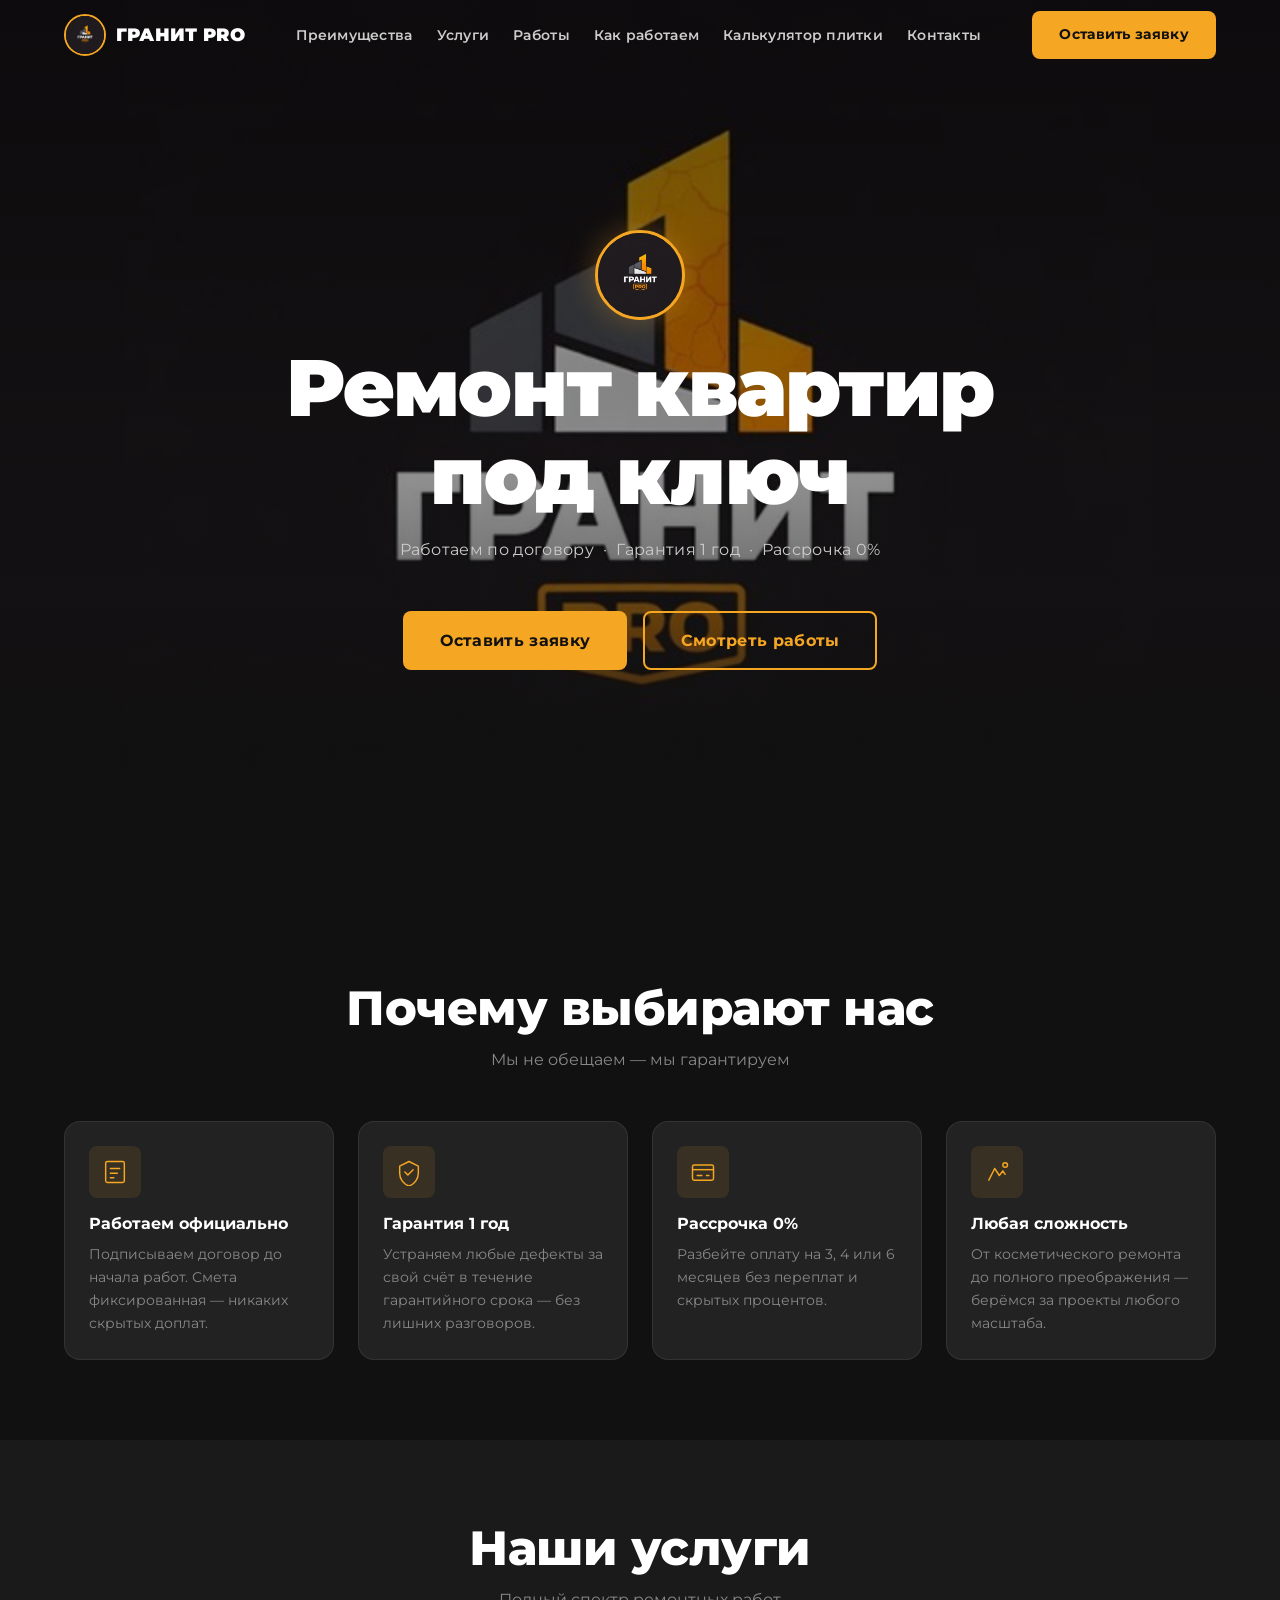
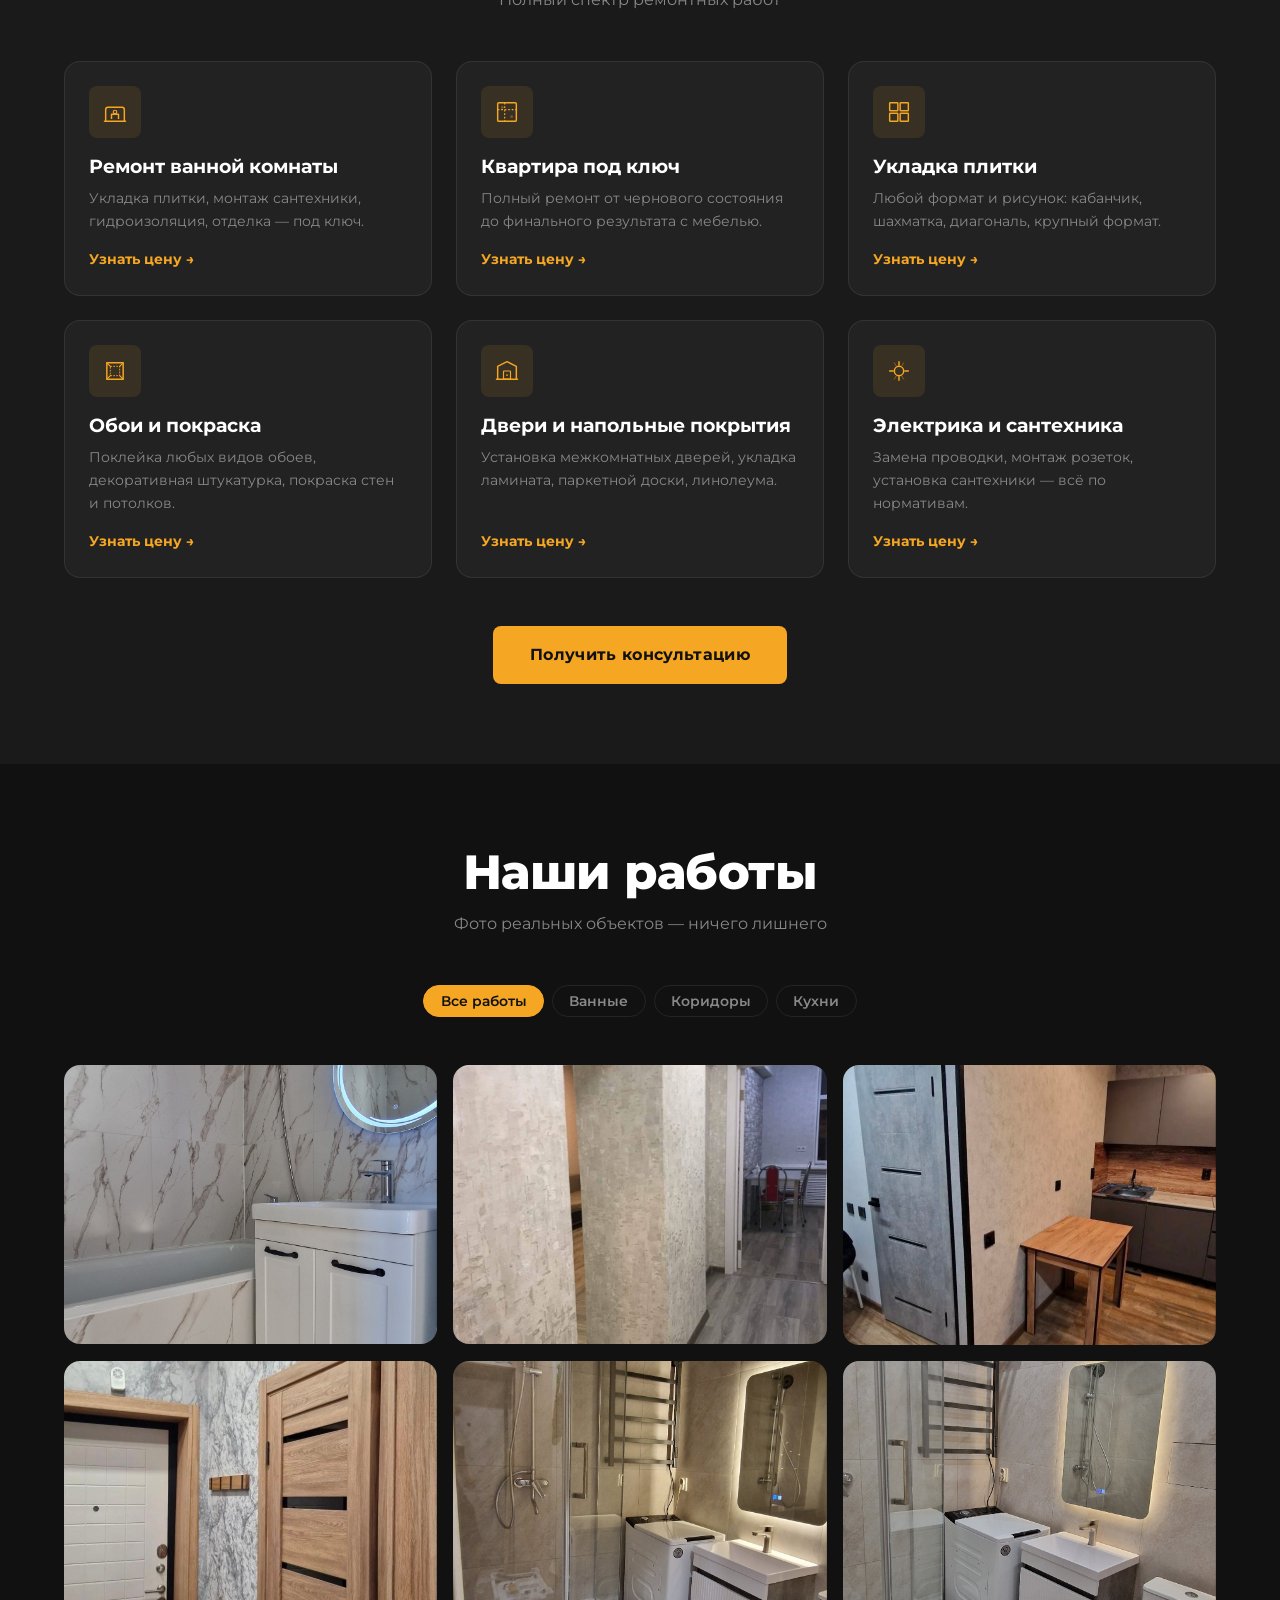
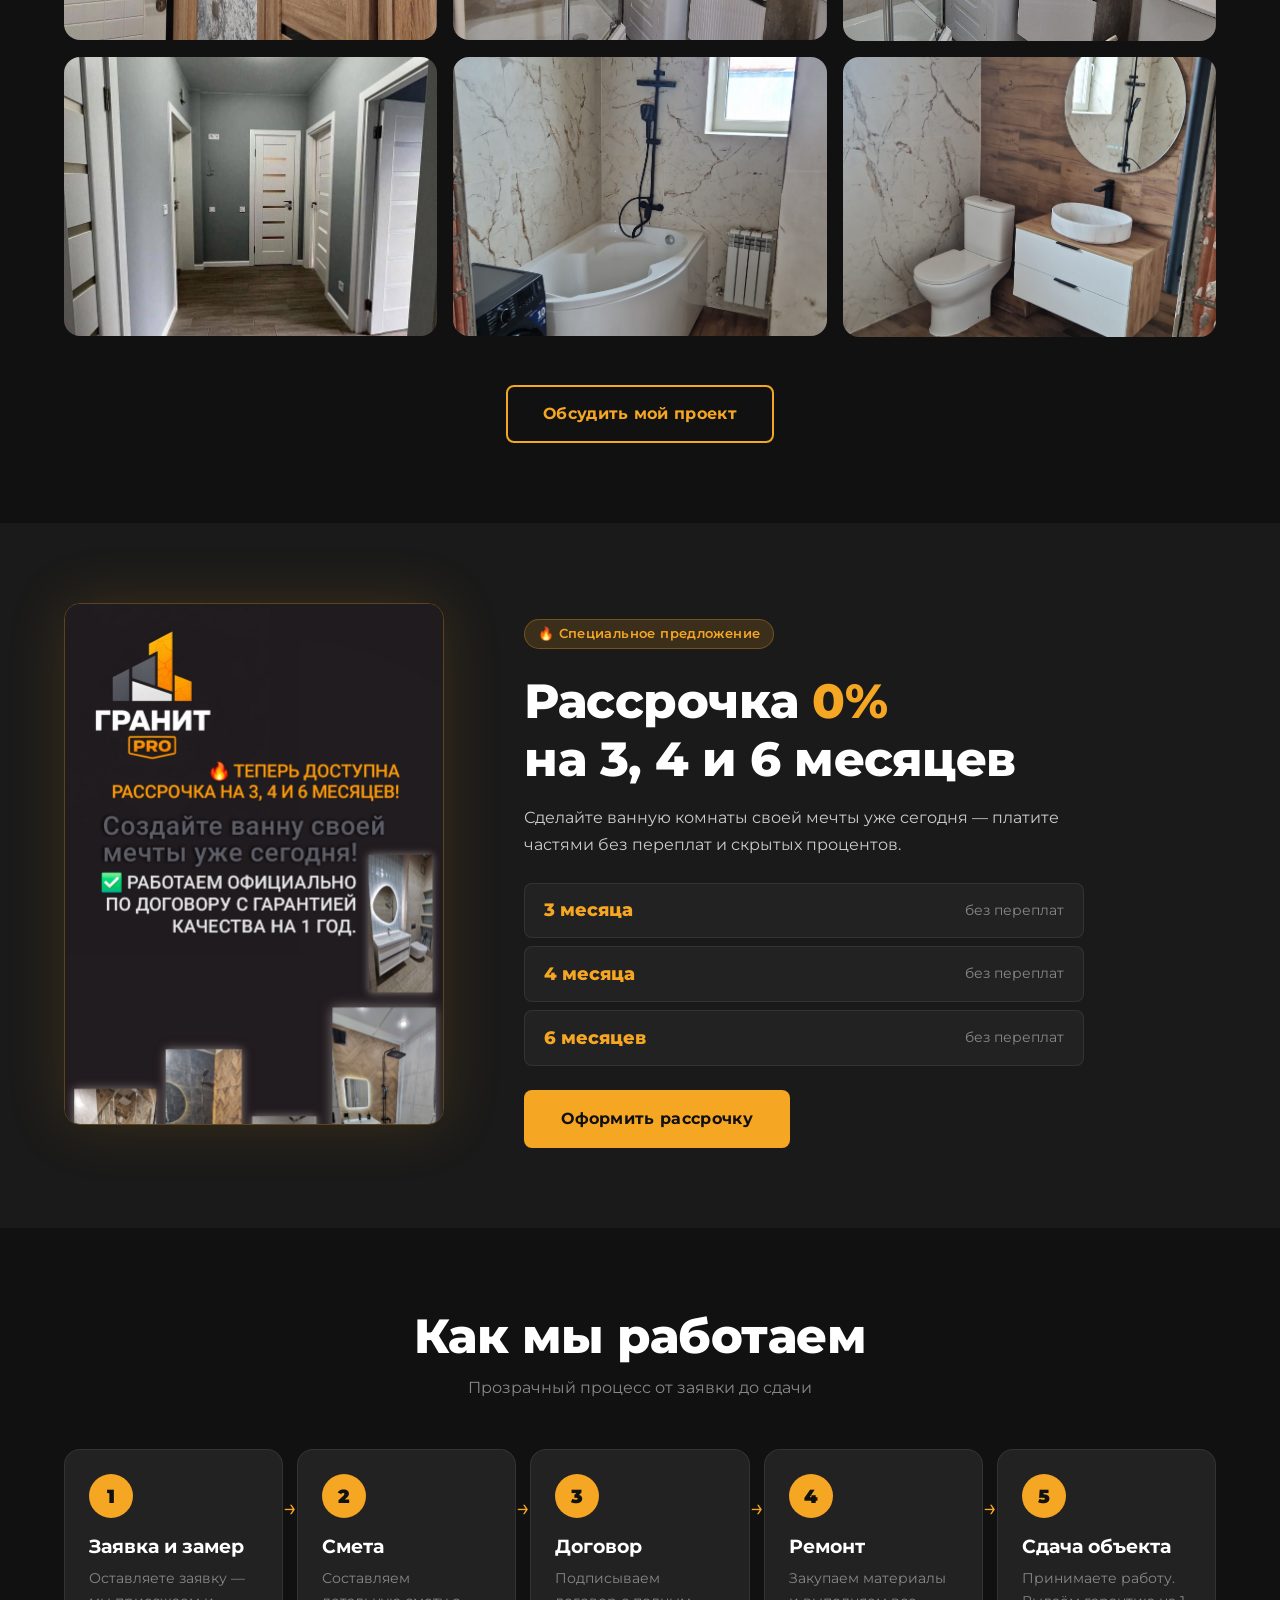
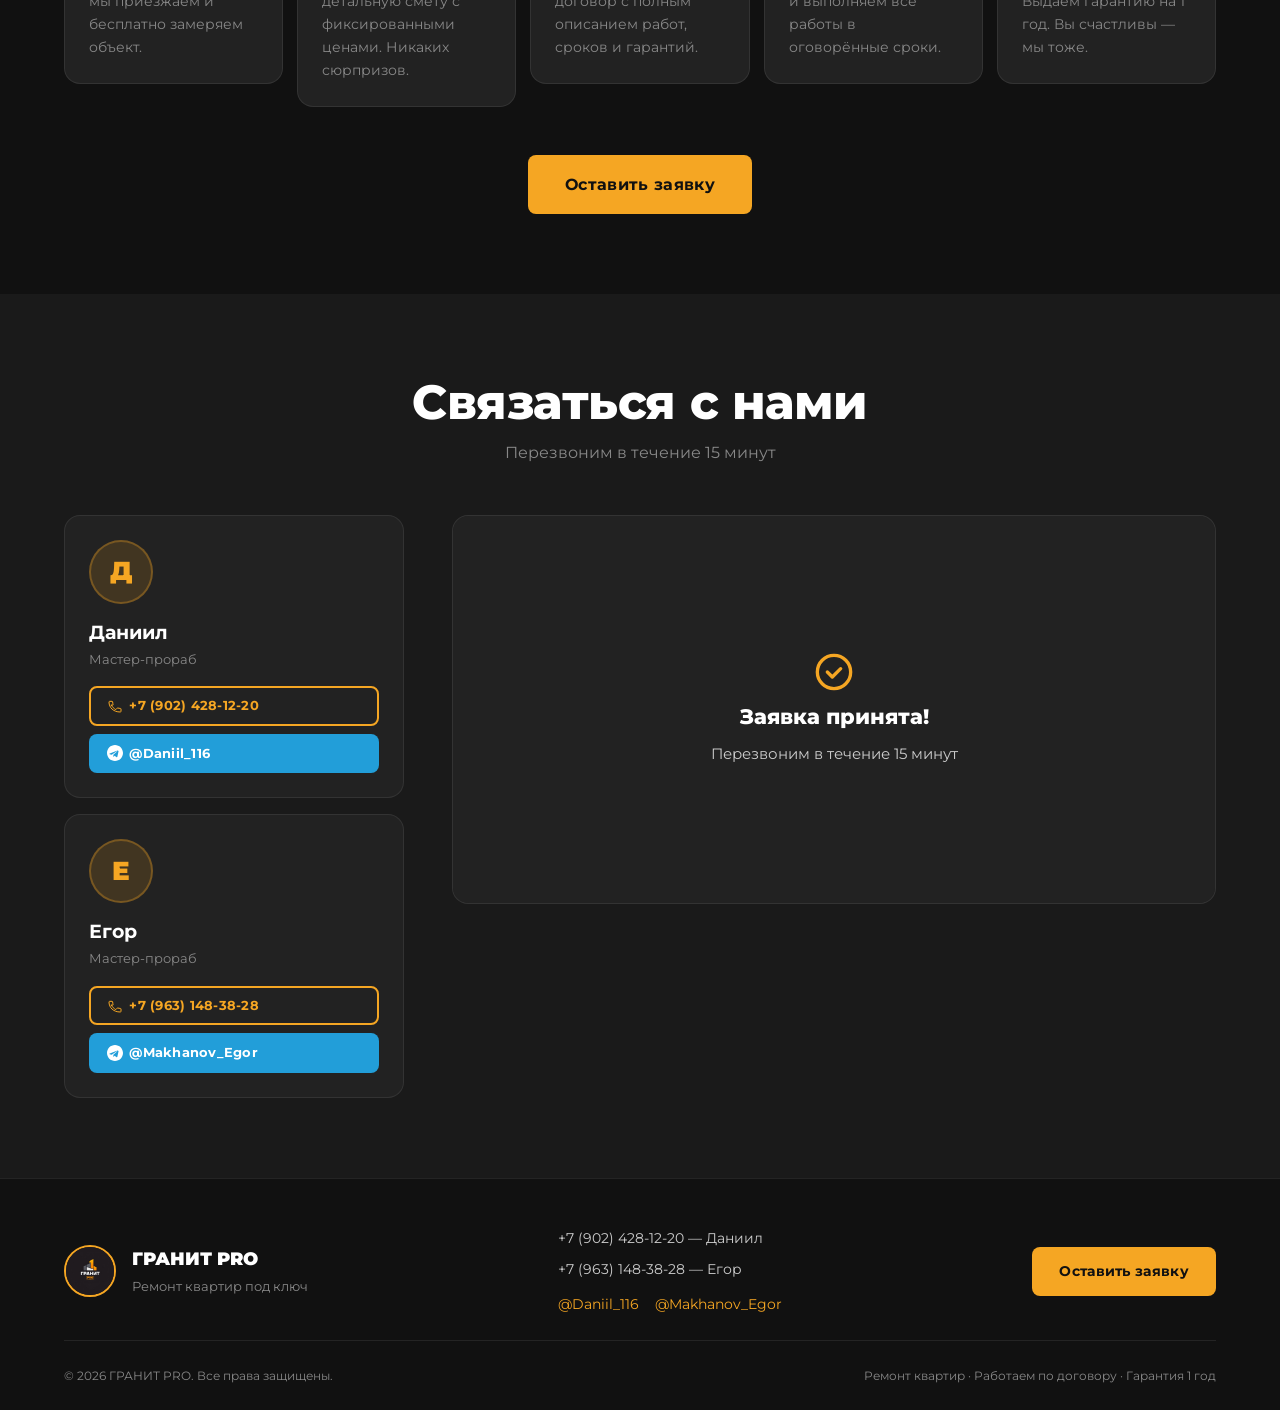
==== commit 4b1e0987: "Link tile calculator from site navigation Co-Authored-By: Claude Opus 5.5 <noreply@anthropic.com> Cl" ====
--- a/index.html
+++ b/index.html
@@ -26,6 +26,7 @@
         <li><a href="#services">Услуги</a></li>
         <li><a href="#portfolio">Работы</a></li>
         <li><a href="#how-we-work">Как работаем</a></li>
+        <li><a href="tile-calculator.html">Калькулятор плитки</a></li>
         <li><a href="#contacts">Контакты</a></li>
       </ul>
       <a href="#contacts" class="btn btn-primary nav-cta">Оставить заявку</a>
@@ -42,6 +43,7 @@
       <li><a href="#services">Услуги</a></li>
       <li><a href="#portfolio">Работы</a></li>
       <li><a href="#how-we-work">Как работаем</a></li>
+      <li><a href="tile-calculator.html">Калькулятор плитки</a></li>
       <li><a href="#contacts">Контакты</a></li>
     </ul>
     <a href="#contacts" class="btn btn-primary">Оставить заявку</a>
